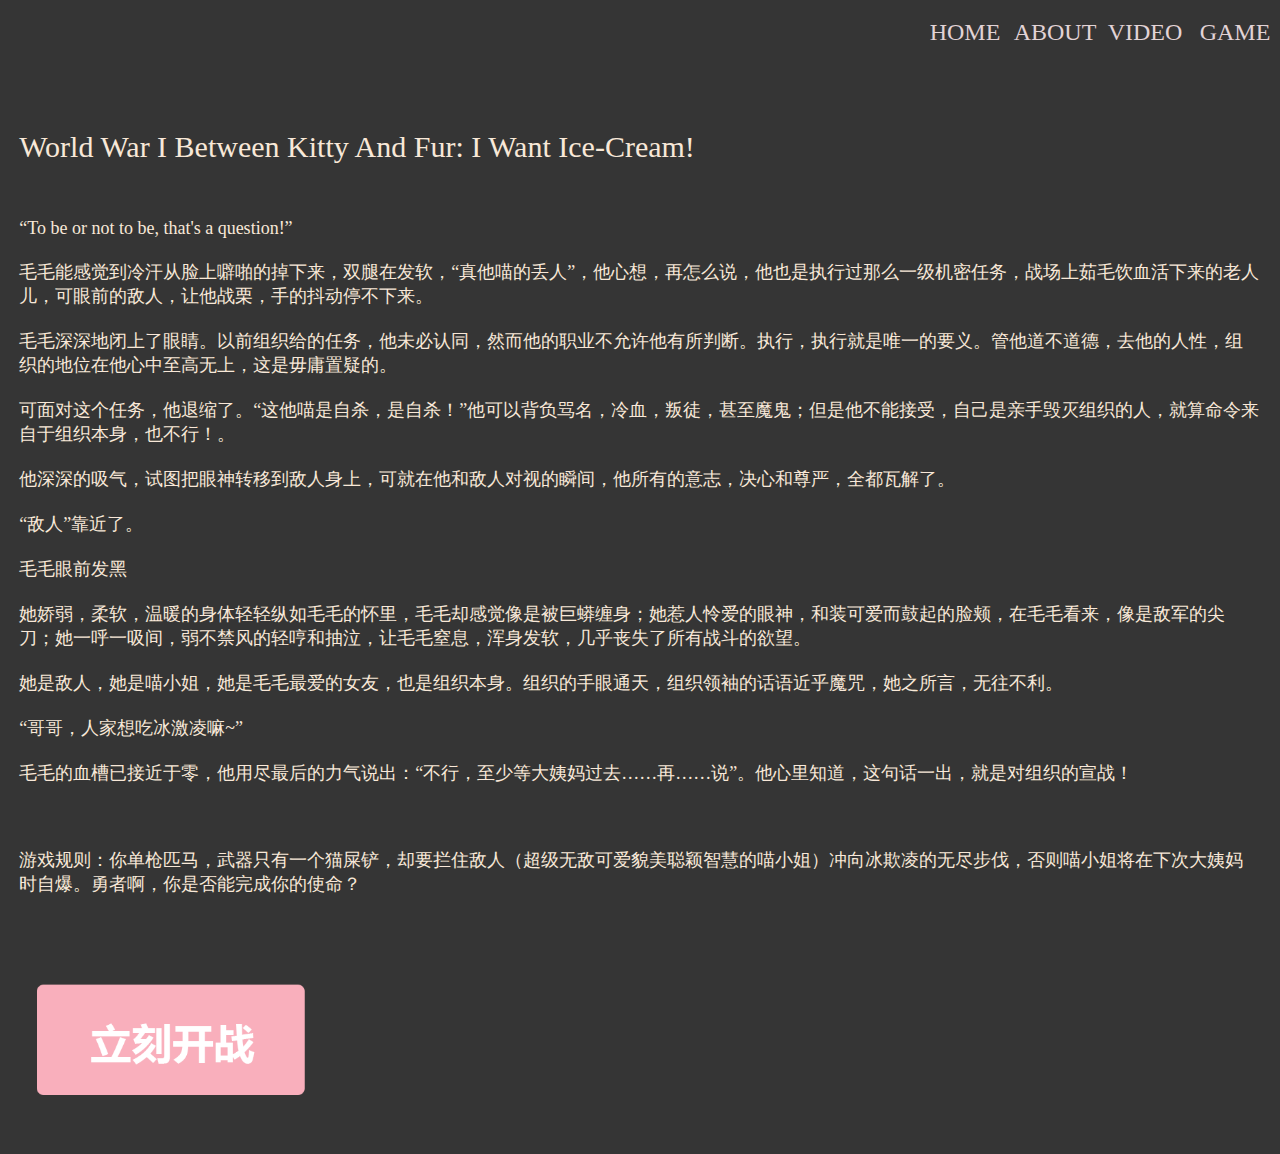
==== Game.html @ dd96b588 "a" ====
<!doctype html>
<html>
<head>
<meta http-equiv="Content-Type" content="text/html; charset=utf-8" /></head>
<meta name="viewport" content="width=device-width; initial-scale=1.0; maximum-scale=1.0; user-scalable=0;" />
<link rel="stylesheet" type="text/css" href="css/style1.css" />
<!--[if IE]> <link rel="stylesheet" type="text/css" href="css/ie.css" /><![endif]--> 
<title>The start of our story,Onlydia</title>
<style type="text/css">

html,body {
width：100%;
text-align:center;
padding:0;
margin:0;
background-color:#353535;
font-family:'Neon club music',sans-serif;
color:#fff;

		}
#top {
	height:70px;
	width:100%;
	color:#110F0F;
	}

#intro{
	font-family: "italianno";
	text-align: left;	
	width:97%;
	margin:0 auto;
	position:relative;
	margin-top:60px;
	color:#F8E8D8;
	}
#worda{
	font-size:30px;
	text-transform:capitalize;
	color:#F8E8D8;
	}
	



	
.index {
	width: 90px;
	text-align: center;
	float: right;
	font-family: italianno;
	color: #E2D3D6;
	margin-top: 19px;
	text-decoration: none;
	font-style: normal;
	font-weight: 400;
	font-size: 24px;
	}

.gif{
	top:30px;
	}

#shigong{
	font-family:"微软雅黑";
	font-size:20px;
	color:antiquewhite
	}	

	</style>

<!--The following script tag downloads a font from the Adobe Edge Web Fonts server for use within the web page. We recommend that you do not modify it.-->
<script>var __adobewebfontsappname__="dreamweaver"</script>
<script src="http://use.edgefonts.net/alex-brush:n4:default;italianno:n4:default;convergence:n4:default;buda:n3:default;acme:n4:default.js" type="text/javascript"></script>

</head>

<body>

<div id="top">
	<a href="Game.html"class="index">GAME</a>
	<a href="VIDEO.html" class="index">VIDEO</a>
	<a href="Album.html" class="index" >ABOUT</a>
  	<a href="Home.html"class="index">HOME</a>
</div>

<div id="intro">
	<a id=worda>World War I Between Kitty and Fur: I Want Ice-cream!</a>
  <b id=introcontent> <br><br><br><br>
  <span style="font-family: '华文楷体'; font-size: 18px;">
  	“To be or not to be, that's a question!”
  	<br><br>
  	毛毛能感觉到冷汗从脸上噼啪的掉下来，双腿在发软，“真他喵的丢人”，他心想，再怎么说，他也是执行过那么一级机密任务，战场上茹毛饮血活下来的老人儿，可眼前的敌人，让他战栗，手的抖动停不下来。
  	<br><br>
    毛毛深深地闭上了眼睛。以前组织给的任务，他未必认同，然而他的职业不允许他有所判断。执行，执行就是唯一的要义。管他道不道德，去他的人性，组织的地位在他心中至高无上，这是毋庸置疑的。
    <br><br>
    可面对这个任务，他退缩了。“这他喵是自杀，是自杀！”他可以背负骂名，冷血，叛徒，甚至魔鬼；但是他不能接受，自己是亲手毁灭组织的人，就算命令来自于组织本身，也不行！。
    <br><br>
    他深深的吸气，试图把眼神转移到敌人身上，可就在他和敌人对视的瞬间，他所有的意志，决心和尊严，全都瓦解了。
    <br><br>
    “敌人”靠近了。
    <br><br>
    毛毛眼前发黑
    <br><br>
    她娇弱，柔软，温暖的身体轻轻纵如毛毛的怀里，毛毛却感觉像是被巨蟒缠身；她惹人怜爱的眼神，和装可爱而鼓起的脸颊，在毛毛看来，像是敌军的尖刀；她一呼一吸间，弱不禁风的轻哼和抽泣，让毛毛窒息，浑身发软，几乎丧失了所有战斗的欲望。
    <br><br>
    她是敌人，她是喵小姐，她是毛毛最爱的女友，也是组织本身。组织的手眼通天，组织领袖的话语近乎魔咒，她之所言，无往不利。
    <br><br>
    “哥哥，人家想吃冰激凌嘛~”
    <br><br>
    毛毛的血槽已接近于零，他用尽最后的力气说出：“不行，至少等大姨妈过去……再……说”。他心里知道，这句话一出，就是对组织的宣战！
    <br><br><br><br>
    游戏规则：你单枪匹马，武器只有一个猫屎铲，却要拦住敌人（超级无敌可爱貌美聪颖智慧的喵小姐）冲向冰欺凌的无尽步伐，否则喵小姐将在下次大姨妈时自爆。勇者啊，你是否能完成你的使命？
    <br><br>
    <a href="War.html"><img src="Pic/gotowar.png" width=25% alt=""/></a>
  
  </span></b>
</div>

</body>
</html>
---- css/style1.css ----
/*/////////////////////////////////////////////////////////////////////////////////////////////////////
//Neon - Responsive Under Cunstruction Page
/////////////////////////////////////////////////////////////////////////////////////////////////////*/


* {
margin: 0;
padding: 0;
outline: 0;
}

/* reset */
html, body, div, span, applet, object, iframe, h1, h2, h3, h4, h5, h6, p, blockquote, pre, a, abbr, acronym, address, big, cite, code, del, dfn, em, img, ins, kbd, q, s, samp, small, strike, strong, sub, sup, tt, var, b, u, i, center, dl, dt, dd, ol, ul, li, fieldset, form, label, legend, table, caption, tbody, tfoot, thead, tr, th, td, article, aside, canvas, details, embed, figure, figcaption, footer, header, hgroup, menu, nav, output, ruby, section, summary, time, mark, audio, video {
	margin:0;
	padding:0;
	border:0;
	font-size:100%;
	font:inherit;
	vertical-align: baseline;
}

/*neon font load*/



body{

color:#fff;
text-align:center;
}

/*background patterns*/

.bg1{background: #000 url(../img/bg.png);}
.bg2{background: #000 url(../img/bg1.png);}
.bg3{background: #000 url(../img/bg2.png);}
.bg4{background: #000 url(../img/bg3.png);}


/*disable test decoration from links*/


/*welcome message*/
p{
font-size: 32px;

}

/*used for second ligne in welcome message*/
p > span{
	margin-top: 10px;
	font-size: 22px;}

/*main container*/
#container{
width: 800px;
margin: 0 auto;
}

/* SKINS SELECTORS */

.skins{font-size: 14px;
}

/* BLUE SKIN */
.blue{
text-shadow: 0 0 10px #e5bcaa, 0 0 20px #e5bcaa, 0 0 30px #e5bcaa, 0 0 40px #e5bcaa, 0 0 70px #e5bcaa, 0 0 80px #e5bcaa, 0 0 100px #e5bcaa, 0 0 150px #e5bcaa;
}
   /*blue circle png*/
.blue .numbers{
background: url(../img/blue/circle.png) no-repeat;
}

/*blue shadow for mail input*/

.blue #mail-submit{border: 1px solid #02AEFF;background:#02AEFF;}
   
.blue #mail-input{
box-shadow: 0 0 5px #02AEFF, 0 0 10px #02AEFF, 0 0 20px #02AEFF, 0 0 30px
}

.blue #mail-input:focus{
box-shadow: 0 0 10px #02AEFF, 0 0 20px #02AEFF, 0 0 30px #02AEFF, 0 0 40px !important;
}

.blue #mail-input:hover{
box-shadow: 0 0 5px #02AEFF, 0 0 10px #02AEFF, 0 0 20px #02AEFF, 0 0 30px 
}
	/*blue social png*/
.blue #s-google{background-image: url(../img/blue/google-icon.png);}
.blue #s-facebook{background-image: url(../img/blue/facebook-icon.png);}
.blue #s-twitter{background-image: url(../img/blue/twitter-icon.png);}



/* RED SKIN */

.red{
text-shadow: 0 0 10px #ff0202, 0 0 20px #ff0202, 0 0 30px #ff0202, 0 0 40px #ff0202, 0 0 70px #ff0202, 0 0 80px #ff0202, 0 0 100px #ff0202, 0 0 150px #ff0202;
}

.red .numbers{
background: url(../img/red/circle.png) no-repeat;
}

.red #mail-submit{border: 1px solid #ff0202;background:#ff0202;}

.red #mail-input{
box-shadow: 0 0 5px #ff0202, 0 0 10px #ff0202, 0 0 20px #ff0202, 0 0 30px 
}

.red #mail-input:focus{
box-shadow: 0 0 10px #ff0202, 0 0 20px #ff0202, 0 0 30px #ff0202, 0 0 40px !important;
}

.red #mail-input:hover{
box-shadow: 0 0 5px #ff0202, 0 0 10px #ff0202, 0 0 20px #ff0202, 0 0 30px 
}

.red #s-google{background-image: url(../img/red/google-icon.png);}
.red #s-facebook{background-image: url(../img/red/facebook-icon.png);}
.red #s-twitter{background-image: url(../img/red/twitter-icon.png);}



/* PURPLE SKIN */
.purple{
text-shadow: 0 0 10px #fc02ff, 0 0 20px #fc02ff, 0 0 30px #fc02ff, 0 0 40px #fc02ff, 0 0 70px #fc02ff, 0 0 80px #fc02ff, 0 0 100px #fc02ff, 0 0 150px #fc02ff;
}

.purple .numbers{
background: url(../img/purple/circle.png) no-repeat;
}

.purple #mail-submit{border: 1px solid #fc02ff;background:#fc02ff;}

.purple #mail-input{
box-shadow: 0 0 5px #fc02ff, 0 0 10px #fc02ff, 0 0 20px #fc02ff, 0 0 30px 
}

.purple #mail-input:focus{
box-shadow: 0 0 10px #ff0202, 0 0 20px #fc02ff, 0 0 30px #ff0202, 0 0 40px !important;
}

.purple #mail-input:hover{
box-shadow: 0 0 5px #ff0202, 0 0 10px #fc02ff, 0 0 20px #ff0202, 0 0 30px 
}

.purple #s-google{background-image: url(../img/purple/google-icon.png);}
.purple #s-facebook{background-image: url(../img/purple/facebook-icon.png);}
.purple #s-twitter{background-image: url(../img/purple/twitter-icon.png);}




/* GREEN SKIN */
.green{
text-shadow: 0 0 10px #02ff08, 0 0 20px #02ff08, 0 0 30px #02ff08, 0 0 40px #02ff08, 0 0 70px #02ff08, 0 0 80px #02ff08, 0 0 100px #02ff08, 0 0 150px #02ff08;
}

.green .numbers{
background: url(../img/green/circle.png) no-repeat;
}

.green #mail-submit{border: 1px solid #02ff08;	background:#02ff08;}

.green #mail-input{
box-shadow: 0 0 5px #02ff08, 0 0 10px #02ff08, 0 0 20px #02ff08, 0 0 30px 
}

.green #mail-input:focus{
box-shadow: 0 0 10px #02ff08, 0 0 20px #02ff08, 0 0 30px #02ff08, 0 0 40px !important;
}

.green #mail-input:hover{
box-shadow: 0 0 5px #02ff08, 0 0 10px #02ff08, 0 0 20px #02ff08, 0 0 30px 
}

.green #s-google{background-image: url(../img/green/google-icon.png);}
.green #s-facebook{background-image: url(../img/green/facebook-icon.png);}
.green #s-twitter{background-image: url(../img/green/twitter-icon.png);}


/* SOCIAL */
#social {
max-width: 100%;
display: inline-table;
margin-top: 10%;
}

#social > a {
margin: -37px 8px 25px 5px;
display: inline-block;
width: 60px;
height: 60px;
background-position: 0px -35px;
background-repeat: no-repeat;
vertical-align: top;
}

#social > a:active {
margin: -37px 8px 25px 5px;
display: inline-block;
width: 60px;
height: 45px;
background-position: -1px 10px;
background-repeat: no-repeat;
vertical-align: top;
}

/*logo style*/
#logo{
padding-top: 42px;
text-align: center;
font-size: 72px;
}

/* tools panel to change skin or background pattern*/


#tools img{
	background: black;
	width:22px; height:22px;
	border: 1px solid white;
}

#skins-select{
	margin-bottom: 31px;
}


/* styles for count down numbers*/
.numbers{
width: 192px;
height: 144px;
padding-top: 65px;
float: left;
font-size: 40px;
}

/* styles for text under numbers*/
.numbers span{
	font-size:10px;
	text-transform:uppercase;
	display:block;
	margin:0 0 0 0
}

#mail-input{
	background:#fff;
	width:422px;
	height:30px;
	font-size:17px;
	border:0;
	border-radius:5px;
	padding-left: 15px;
}


#mail-submit{
	color: white;
	width:72px;
	height:28px;
	margin-left:-83px;
	border-top-right-radius: 4px;
	border-bottom-right-radius: 4px;
	cursor:pointer
}



/*.-------Responsive style---------*/

/*Mobile phones 0 x 240*/
@media only screen and (min-width: 0px) and (max-width: 319px) {
	#logo{padding-top: 32px;margin-bottom: 32px; font-size: 60px}
	p{font-size: 22px;}
    #container{width:240px;}
	#count{width:240px;margin-left: 10%;}
	#mail-input{width:200px;}
	#social {margin-top: 25%;}
}

/*iPhone portrait 320 x 480*/
@media only screen and (min-width: 320px) and (max-width: 480px) {
   	p{font-size: 32px;}
    #container{width:320px;}
	#count{width:320px;margin-left: 20%;}
	#mail-input{width:280px;}
	#social {margin-top: 20%;}
}

/*Tablets */
@media only screen and (min-width:481px) and (max-width:767px) {
    #container{width:480px;}
	#count{width:480px;margin-left: 10%;}
	#mail-input{width:380px;}
	#social {margin-top: 15%;}
}
---- css/ie.css ----
/*/////////////////////////////////////////////////////////////////////////////////////////////////////
//Neon - Responsive Under Cunstruction Page
/////////////////////////////////////////////////////////////////////////////////////////////////////*/


/*text glow styles for IE*/

.blue #logo,.blue p{
filter:	progid:DXImageTransform.Microsoft.Glow(Color=#e5bcaa, Strength=5); 
}

.red #logo,.red p{
filter:	progid:DXImageTransform.Microsoft.Glow(Color=#ff0202, Strength=5); 
}

.purple #logo,.purple p{
filter:	progid:DXImageTransform.Microsoft.Glow(Color=#fc02ff, Strength=5); 
}

.green #logo,.green p{
filter:	progid:DXImageTransform.Microsoft.Glow(Color=#02ff08, Strength=5); 
}


/*text color for skin selector*/
#blue-skin{color:#e5bcaa}
#red-skin{color:#ff0202}
#purple-skin{color:#fc02ff}
#green-skin{color:#02ff08}
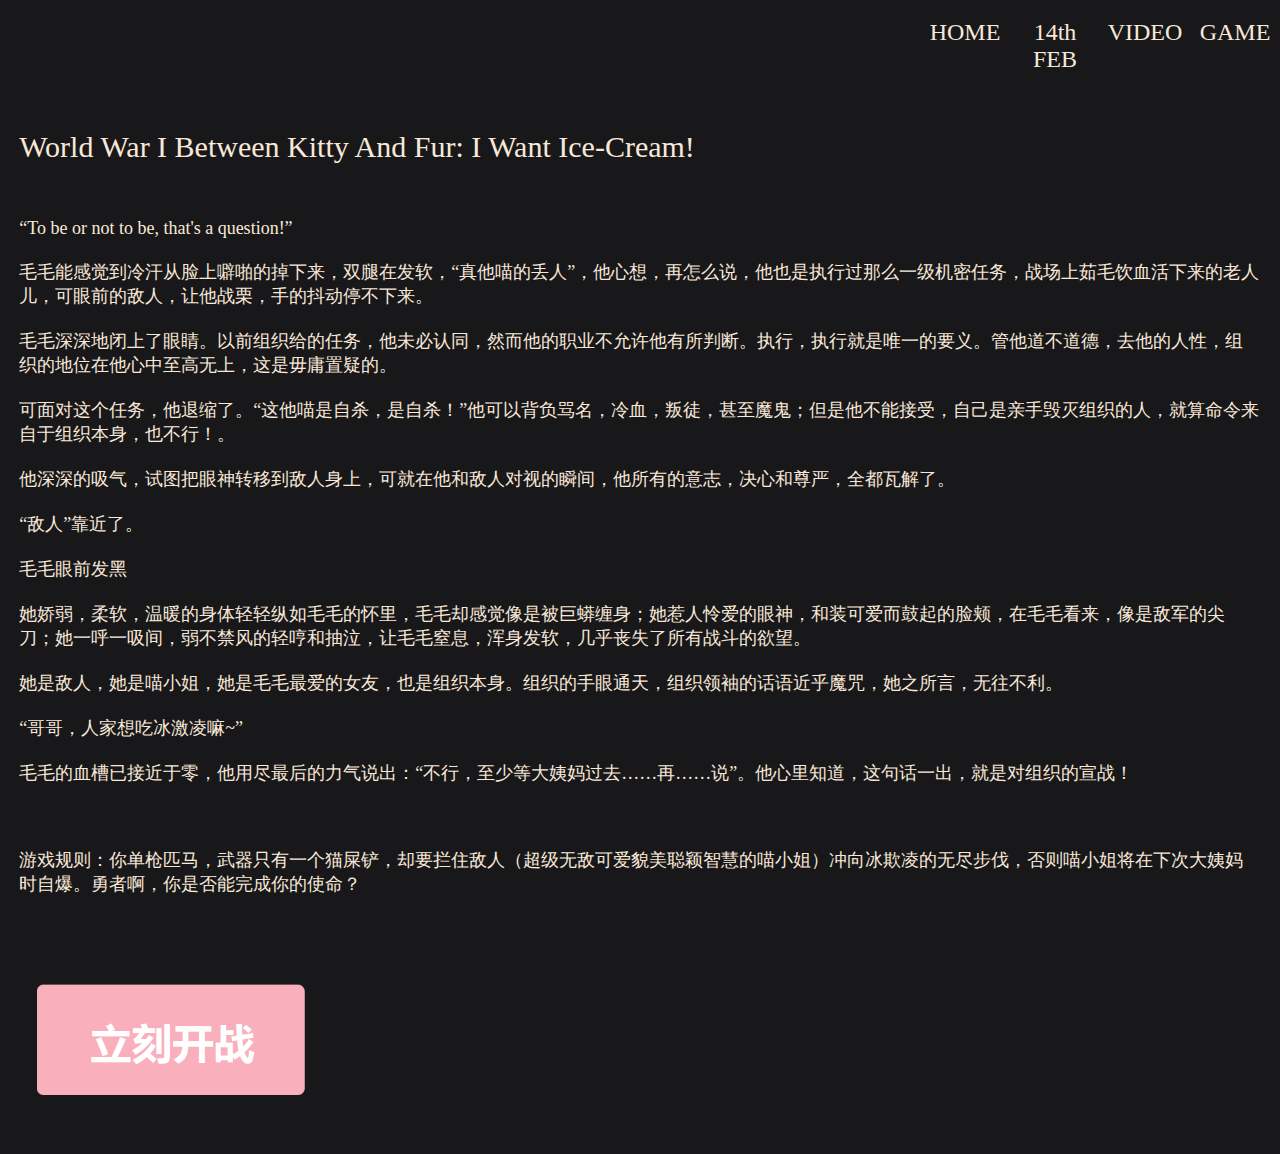
==== commit 1b19cbdd: "a" ====
--- a/Game.html
+++ b/Game.html
@@ -13,7 +13,7 @@
 text-align:center;
 padding:0;
 margin:0;
-background-color:#353535;
+background-color:#18181b;
 font-family:'Neon club music',sans-serif;
 color:#fff;
 
@@ -48,7 +48,7 @@
 	text-align: center;
 	float: right;
 	font-family: italianno;
-	color: #E2D3D6;
+	color: #F8E8D8;
 	margin-top: 19px;
 	text-decoration: none;
 	font-style: normal;
@@ -79,7 +79,7 @@
 <div id="top">
 	<a href="Game.html"class="index">GAME</a>
 	<a href="VIDEO.html" class="index">VIDEO</a>
-	<a href="Album.html" class="index" >ABOUT</a>
+	<a href="SHANGHAI.html" class="index" >14th FEB</a>
   	<a href="Home.html"class="index">HOME</a>
 </div>
 
